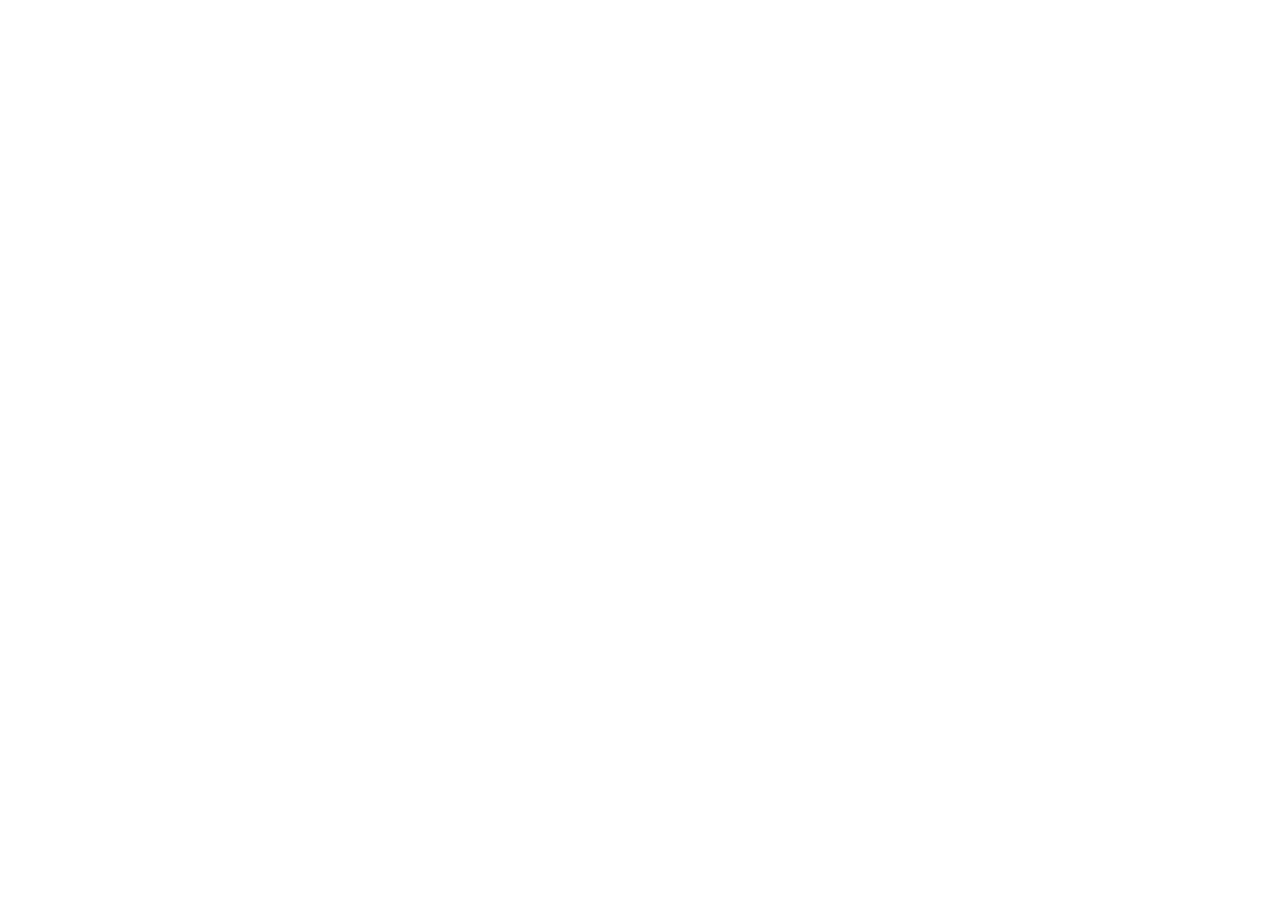
==== Admin Dashboard/index.html @ 971ad7f7 "Start of Admin Dashboard project" ====
<!doctype html>
<html lang="en">
  <head>
    <meta charset="UTF-8" />
    <meta name="viewport" content="width=device-width, initial-scale=1.0" />
    <title>Admin Dashboard</title>
  </head>
  <body></body>
</html>
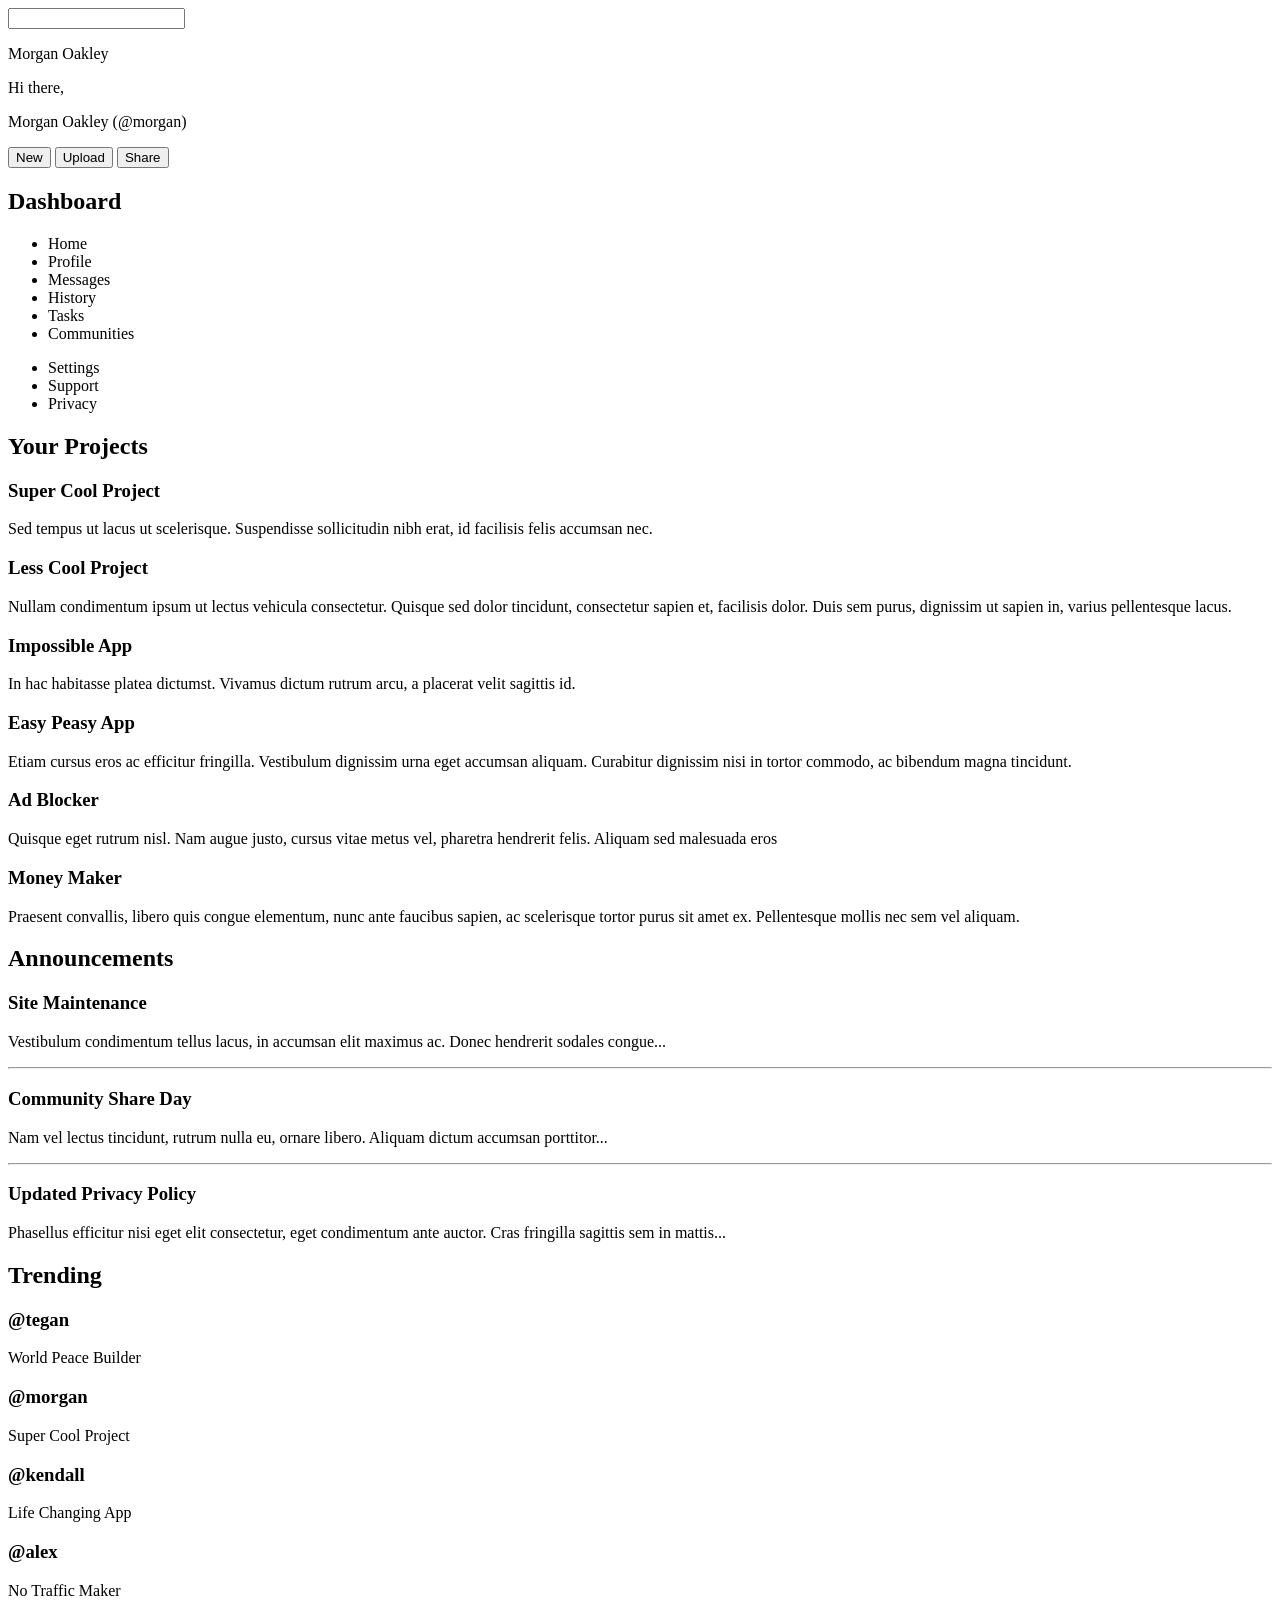
==== commit ae202251: "Structure html layout" ====
--- a/Admin Dashboard/index.html
+++ b/Admin Dashboard/index.html
@@ -5,5 +5,144 @@
     <meta name="viewport" content="width=device-width, initial-scale=1.0" />
     <title>Admin Dashboard</title>
   </head>
-  <body></body>
+  <body>
+    <div class="grid-container">
+      <header>
+        <div class="header-top">
+          <div class="search">
+            <input type="text" />
+          </div>
+          <div class="profile">
+            <p>Morgan Oakley</p>
+          </div>
+        </div>
+        <div class="header-bottom">
+          <div class="profile-greeter">
+            <p>Hi there,</p>
+            <p>Morgan Oakley (@morgan)</p>
+          </div>
+          <div class="buttons">
+            <button>New</button>
+            <button>Upload</button>
+            <button>Share</button>
+          </div>
+        </div>
+      </header>
+      <section class="sidebar">
+        <h1>Dashboard</h1>
+        <nav>
+          <ul>
+            <li>Home</li>
+            <li>Profile</li>
+            <li>Messages</li>
+            <li>History</li>
+            <li>Tasks</li>
+            <li>Communities</li>
+          </ul>
+          <ul>
+            <li>Settings</li>
+            <li>Support</li>
+            <li>Privacy</li>
+          </ul>
+        </nav>
+      </section>
+      <main>
+        <div class="your-projects">
+          <h2>Your Projects</h2>
+          <div class="project">
+            <h3>Super Cool Project</h3>
+            <p>
+              Sed tempus ut lacus ut scelerisque. Suspendisse sollicitudin nibh
+              erat, id facilisis felis accumsan nec.
+            </p>
+          </div>
+          <div class="project">
+            <h3>Less Cool Project</h3>
+            <p>
+              Nullam condimentum ipsum ut lectus vehicula consectetur. Quisque
+              sed dolor tincidunt, consectetur sapien et, facilisis dolor. Duis
+              sem purus, dignissim ut sapien in, varius pellentesque lacus.
+            </p>
+          </div>
+          <div class="project">
+            <h3>Impossible App</h3>
+            <p>
+              In hac habitasse platea dictumst. Vivamus dictum rutrum arcu, a
+              placerat velit sagittis id.
+            </p>
+          </div>
+          <div class="project">
+            <h3>Easy Peasy App</h3>
+            <p>
+              Etiam cursus eros ac efficitur fringilla. Vestibulum dignissim
+              urna eget accumsan aliquam. Curabitur dignissim nisi in tortor
+              commodo, ac bibendum magna tincidunt.
+            </p>
+          </div>
+          <div class="project">
+            <h3>Ad Blocker</h3>
+            <p>
+              Quisque eget rutrum nisl. Nam augue justo, cursus vitae metus vel,
+              pharetra hendrerit felis. Aliquam sed malesuada eros
+            </p>
+          </div>
+          <div class="project">
+            <h3>Money Maker</h3>
+            <p>
+              Praesent convallis, libero quis congue elementum, nunc ante
+              faucibus sapien, ac scelerisque tortor purus sit amet ex.
+              Pellentesque mollis nec sem vel aliquam.
+            </p>
+          </div>
+        </div>
+
+        <div class="announcements">
+          <h2>Announcements</h2>
+          <div class="announcement">
+            <h3>Site Maintenance</h3>
+            <p>
+              Vestibulum condimentum tellus lacus, in accumsan elit maximus ac.
+              Donec hendrerit sodales congue...
+            </p>
+          </div>
+          <hr />
+          <div class="announcement">
+            <h3>Community Share Day</h3>
+            <p>
+              Nam vel lectus tincidunt, rutrum nulla eu, ornare libero. Aliquam
+              dictum accumsan porttitor...
+            </p>
+          </div>
+          <hr />
+          <div class="announcement">
+            <h3>Updated Privacy Policy</h3>
+            <p>
+              Phasellus efficitur nisi eget elit consectetur, eget condimentum
+              ante auctor. Cras fringilla sagittis sem in mattis...
+            </p>
+          </div>
+        </div>
+
+        <div class="trending">
+          <h2>Trending</h2>
+          <div class="trending">
+            <h3>@tegan</h3>
+            <p>World Peace Builder</p>
+          </div>
+          <div class="trending">
+            <h3>@morgan</h3>
+            <p>Super Cool Project</p>
+          </div>
+          <div class="trending">
+            <h3>@kendall</h3>
+            <p>Life Changing App</p>
+          </div>
+          <div class="trending">
+            <h3>@alex</h3>
+            <p>No Traffic Maker</p>
+          </div>
+        </div>
+      </main>
+    </div>
+  </body>
 </html>
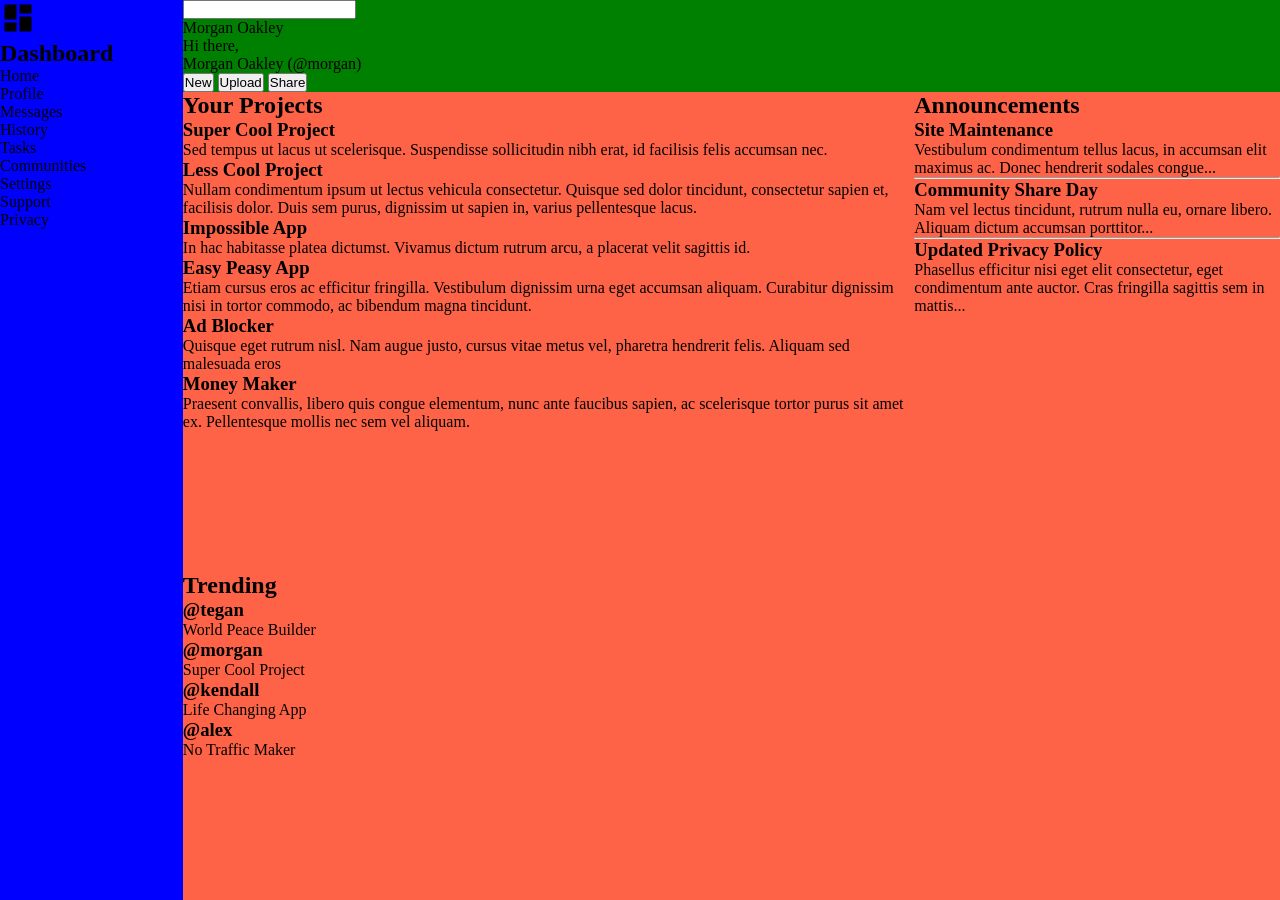
==== commit 456b226b: "Create grid layout" ====
--- a/Admin Dashboard/index.html
+++ b/Admin Dashboard/index.html
@@ -3,6 +3,7 @@
   <head>
     <meta charset="UTF-8" />
     <meta name="viewport" content="width=device-width, initial-scale=1.0" />
+    <link rel="stylesheet" href="style.css" />
     <title>Admin Dashboard</title>
   </head>
   <body>
@@ -29,7 +30,10 @@
         </div>
       </header>
       <section class="sidebar">
-        <h1>Dashboard</h1>
+        <div class="sidebar-text">
+          <img src="./images/view-dashboard.svg" alt="" width="36px" />
+          <h1>Dashboard</h1>
+        </div>
         <nav>
           <ul>
             <li>Home</li>
--- a/Admin Dashboard/style.css
+++ b/Admin Dashboard/style.css
@@ -0,0 +1,34 @@
+*::before,
+*::after,
+* {
+  box-sizing: border-box;
+}
+* {
+  margin: 0;
+  padding: 0;
+}
+
+.grid-container {
+  display: grid;
+  grid-template-columns: 1fr 3fr 3fr;
+  grid-template-rows: auto 1fr;
+  min-height: 100vh;
+}
+
+header {
+  background-color: green;
+  grid-column: 2 / 4;
+  grid-row: 1;
+}
+
+.sidebar {
+  background-color: blue;
+  grid-column: 1;
+  grid-row: 1 / 3;
+}
+main {
+  background-color: tomato;
+  grid-column: 2 / 4;
+  display: grid;
+  grid-template-columns: 2fr 1fr;
+}
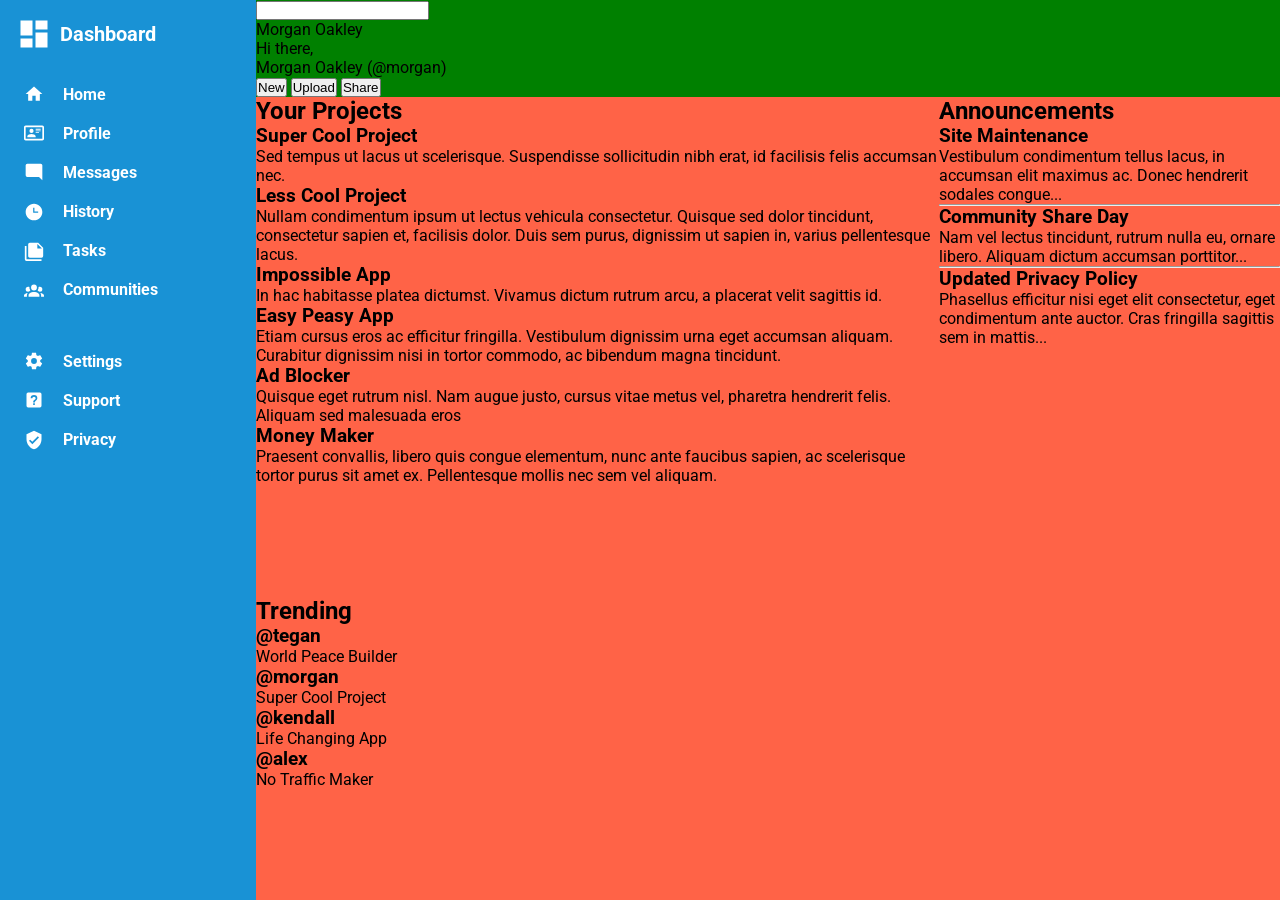
==== commit c6909e34: "Style sidebar" ====
--- a/Admin Dashboard/index.html
+++ b/Admin Dashboard/index.html
@@ -3,6 +3,12 @@
   <head>
     <meta charset="UTF-8" />
     <meta name="viewport" content="width=device-width, initial-scale=1.0" />
+    <link rel="preconnect" href="https://fonts.googleapis.com" />
+    <link rel="preconnect" href="https://fonts.gstatic.com" crossorigin />
+    <link
+      href="https://fonts.googleapis.com/css2?family=Roboto:ital,wght@0,100..900;1,100..900&display=swap"
+      rel="stylesheet"
+    />
     <link rel="stylesheet" href="style.css" />
     <title>Admin Dashboard</title>
   </head>
@@ -30,23 +36,51 @@
         </div>
       </header>
       <section class="sidebar">
-        <div class="sidebar-text">
-          <img src="./images/view-dashboard.svg" alt="" width="36px" />
+        <div class="sidebar-header">
+          <img
+            src="./images/view-dashboard.svg"
+            alt=""
+            class="dashboard-icon"
+          />
           <h1>Dashboard</h1>
         </div>
-        <nav>
+        <nav class="sidebar-navigation">
           <ul>
-            <li>Home</li>
-            <li>Profile</li>
-            <li>Messages</li>
-            <li>History</li>
-            <li>Tasks</li>
-            <li>Communities</li>
+            <li>
+              <a href=""><img src="./images/home.svg" alt="" /> Home</a>
+            </li>
+            <li>
+              <a href=""><img src="./images/profile.svg" alt="" /> Profile</a>
+            </li>
+            <li>
+              <a href=""
+                ><img src="./images/message-reply.svg" alt="" /> Messages</a
+              >
+            </li>
+            <li>
+              <a href=""><img src="./images/history.svg" alt="" /> History</a>
+            </li>
+            <li>
+              <a href=""><img src="./images/tasks.svg" alt="" /> Tasks</a>
+            </li>
+            <li>
+              <a href=""
+                ><img src="./images/community.svg" alt="" /> Communities</a
+              >
+            </li>
           </ul>
           <ul>
-            <li>Settings</li>
-            <li>Support</li>
-            <li>Privacy</li>
+            <li>
+              <a href=""><img src="./images/settings.svg" alt="" /> Settings</a>
+            </li>
+            <li>
+              <a href=""><img src="./images/help-box.svg" alt="" /> Support</a>
+            </li>
+            <li>
+              <a href=""
+                ><img src="./images/shield-check.svg" alt="" /> Privacy</a
+              >
+            </li>
           </ul>
         </nav>
       </section>
--- a/Admin Dashboard/style.css
+++ b/Admin Dashboard/style.css
@@ -8,9 +8,13 @@
   padding: 0;
 }
 
+body {
+  font-family: "Roboto", sans-serif;
+}
+
 .grid-container {
   display: grid;
-  grid-template-columns: 1fr 3fr 3fr;
+  grid-template-columns: 2fr 4fr 4fr;
   grid-template-rows: auto 1fr;
   min-height: 100vh;
 }
@@ -20,12 +24,60 @@
   grid-column: 2 / 4;
   grid-row: 1;
 }
-
+/* SIDEBAR */
 .sidebar {
-  background-color: blue;
+  background-color: #1992d5;
   grid-column: 1;
   grid-row: 1 / 3;
+  color: #fff;
+  padding: 1rem;
 }
+
+.dashboard-icon {
+  filter: invert(1);
+  width: 36px;
+}
+
+.sidebar-header {
+  display: flex;
+  align-items: center;
+  gap: 0.5rem;
+}
+.sidebar-header h1 {
+  font-size: 1.25rem;
+  font-weight: 700;
+}
+
+.sidebar-navigation {
+  display: flex;
+  flex-direction: column;
+  gap: 2rem;
+  padding: 0.5rem;
+  margin-top: 1.5rem;
+}
+
+.sidebar-navigation ul {
+  list-style: none;
+}
+
+.sidebar-navigation ul li {
+  margin-bottom: 1.2rem;
+}
+
+.sidebar-navigation ul li a {
+  display: flex;
+  align-items: center;
+  gap: 1.2rem;
+  text-decoration: none;
+  color: #fff;
+  font-weight: 700;
+}
+
+.sidebar-navigation ul li a img {
+  filter: invert(1);
+  width: 20px;
+}
+
 main {
   background-color: tomato;
   grid-column: 2 / 4;
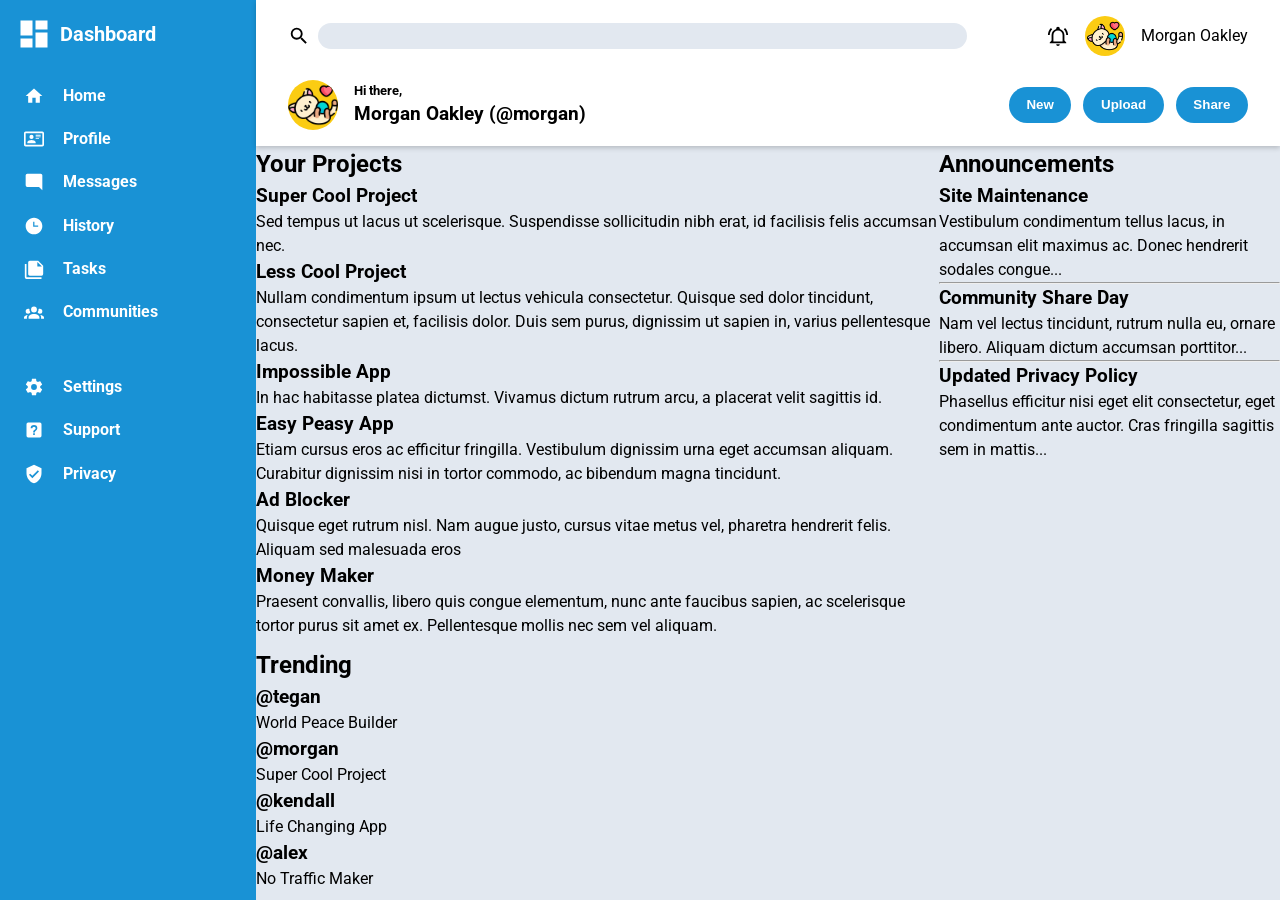
==== commit 09ecd22b: "Style header section" ====
--- a/Admin Dashboard/index.html
+++ b/Admin Dashboard/index.html
@@ -17,16 +17,34 @@
       <header>
         <div class="header-top">
           <div class="search">
-            <input type="text" />
+            <img
+              src="./images/magnify.svg"
+              alt=""
+              width="20px"
+              class="search-icon"
+            />
+            <input type="text" class="input-search" />
           </div>
           <div class="profile">
+            <img
+              src="./images/bell-ring-outline.svg"
+              alt=""
+              class="bell-icon"
+            />
+            <div class="profile-img">
+              <img src="./images/cat.png" alt="" />
+            </div>
             <p>Morgan Oakley</p>
           </div>
         </div>
+
         <div class="header-bottom">
           <div class="profile-greeter">
-            <p>Hi there,</p>
-            <p>Morgan Oakley (@morgan)</p>
+            <img src="./images/cat.png" alt="" />
+            <div class="profile-greeter-text">
+              <p class="profile-greet">Hi there,</p>
+              <p class="profile-name">Morgan Oakley (@morgan)</p>
+            </div>
           </div>
           <div class="buttons">
             <button>New</button>
--- a/Admin Dashboard/style.css
+++ b/Admin Dashboard/style.css
@@ -6,6 +6,7 @@
 * {
   margin: 0;
   padding: 0;
+  line-height: 1.5;
 }
 
 body {
@@ -18,12 +19,104 @@
   grid-template-rows: auto 1fr;
   min-height: 100vh;
 }
-
+/* HEADER */
 header {
-  background-color: green;
+  background-color: #fff;
   grid-column: 2 / 4;
   grid-row: 1;
+  box-shadow: 0 2px 5px rgba(0, 0, 0, 0.2);
+  padding: 1rem 2rem;
+  z-index: 1;
 }
+
+.header-top {
+  display: flex;
+  align-items: center;
+  justify-content: space-between;
+  gap: 5rem;
+}
+.search {
+  display: flex;
+  align-items: center;
+  gap: 0.5rem;
+  flex: 1;
+}
+.search-icon,
+.bell-icon {
+  width: 22px;
+}
+.input-search {
+  padding: 0.2rem 0.5rem;
+  border-radius: 100px;
+  border: none;
+  background-color: #e2e8f0;
+  flex: 1;
+}
+
+.profile {
+  display: flex;
+  align-items: center;
+  gap: 1rem;
+}
+.profile-img {
+  background-color: #fbcc13;
+  border-radius: 50%;
+  width: 40px;
+  height: 40px;
+  display: flex;
+}
+.profile-img img {
+  width: 36px;
+  margin: auto;
+}
+
+.header-bottom {
+  display: flex;
+  align-items: center;
+  justify-content: space-between;
+  margin-top: 1.5rem;
+}
+
+.profile-greeter {
+  display: flex;
+  align-items: center;
+  gap: 1rem;
+}
+
+.profile-greeter img {
+  width: 50px;
+  height: 50px;
+  background-color: #fbcc13;
+  border-radius: 50%;
+  object-fit: cover;
+}
+
+.profile-greet {
+  font-size: 0.8rem;
+  font-weight: 700;
+}
+
+.profile-name {
+  font-size: 1.2rem;
+  font-weight: 700;
+}
+
+.buttons {
+  display: flex;
+  gap: 0.75rem;
+}
+
+.buttons button {
+  cursor: pointer;
+  background-color: #1992d5;
+  border: none;
+  padding: 0.5rem 1.1rem;
+  border-radius: 100000px;
+  color: #fff;
+  font-weight: 700;
+  max-width: 100px;
+}
+
 /* SIDEBAR */
 .sidebar {
   background-color: #1992d5;
@@ -79,7 +172,7 @@
 }
 
 main {
-  background-color: tomato;
+  background-color: #e2e8f0;
   grid-column: 2 / 4;
   display: grid;
   grid-template-columns: 2fr 1fr;
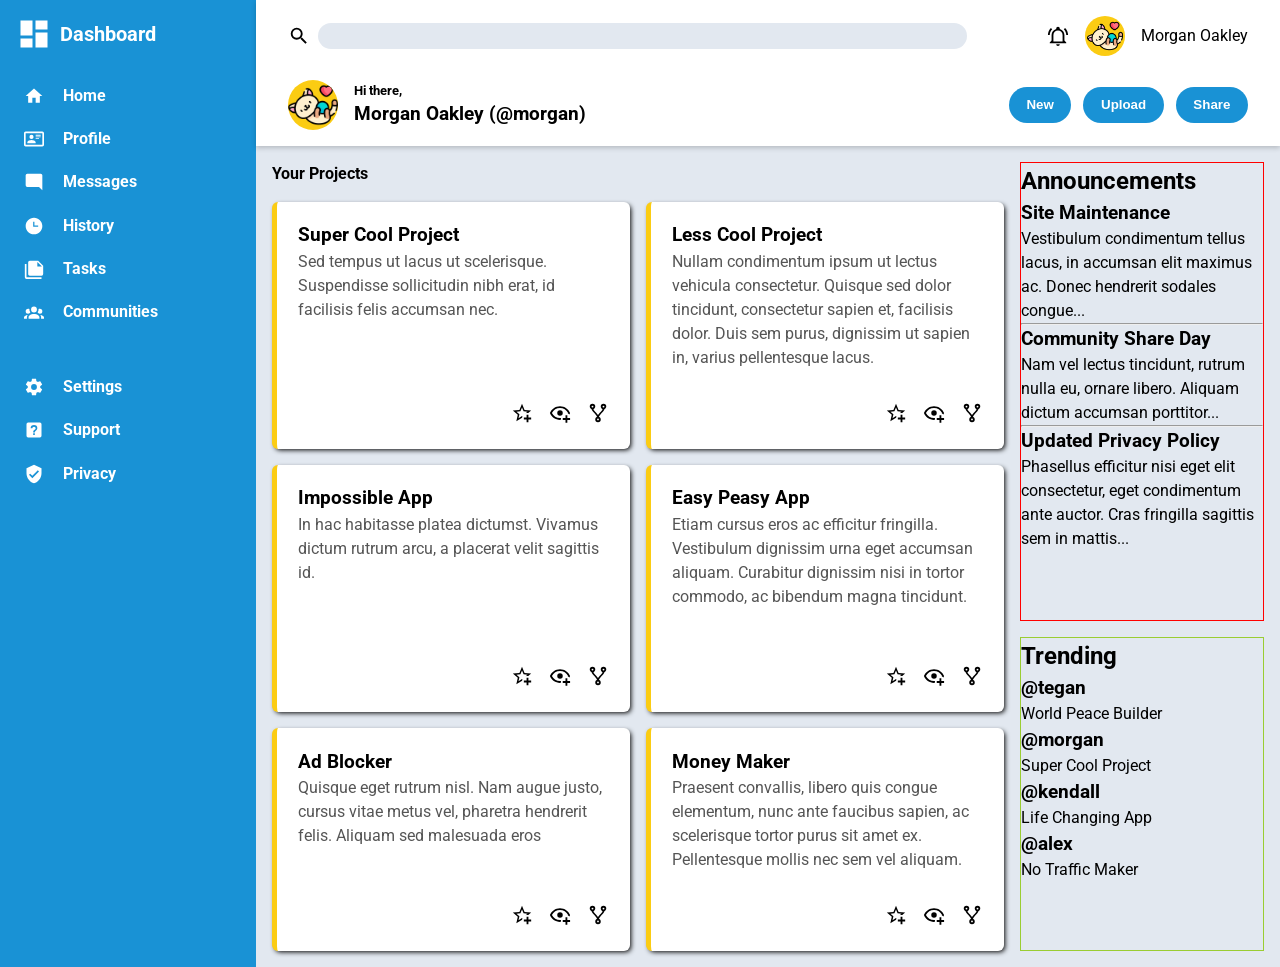
==== commit 581123d7: "Style project section" ====
--- a/Admin Dashboard/index.html
+++ b/Admin Dashboard/index.html
@@ -105,81 +105,152 @@
       <main>
         <div class="your-projects">
           <h2>Your Projects</h2>
-          <div class="project">
-            <h3>Super Cool Project</h3>
-            <p>
-              Sed tempus ut lacus ut scelerisque. Suspendisse sollicitudin nibh
-              erat, id facilisis felis accumsan nec.
-            </p>
-          </div>
-          <div class="project">
-            <h3>Less Cool Project</h3>
-            <p>
-              Nullam condimentum ipsum ut lectus vehicula consectetur. Quisque
-              sed dolor tincidunt, consectetur sapien et, facilisis dolor. Duis
-              sem purus, dignissim ut sapien in, varius pellentesque lacus.
-            </p>
-          </div>
-          <div class="project">
-            <h3>Impossible App</h3>
-            <p>
-              In hac habitasse platea dictumst. Vivamus dictum rutrum arcu, a
-              placerat velit sagittis id.
-            </p>
-          </div>
-          <div class="project">
-            <h3>Easy Peasy App</h3>
-            <p>
-              Etiam cursus eros ac efficitur fringilla. Vestibulum dignissim
-              urna eget accumsan aliquam. Curabitur dignissim nisi in tortor
-              commodo, ac bibendum magna tincidunt.
-            </p>
-          </div>
-          <div class="project">
-            <h3>Ad Blocker</h3>
-            <p>
-              Quisque eget rutrum nisl. Nam augue justo, cursus vitae metus vel,
-              pharetra hendrerit felis. Aliquam sed malesuada eros
-            </p>
-          </div>
-          <div class="project">
-            <h3>Money Maker</h3>
-            <p>
-              Praesent convallis, libero quis congue elementum, nunc ante
-              faucibus sapien, ac scelerisque tortor purus sit amet ex.
-              Pellentesque mollis nec sem vel aliquam.
-            </p>
+          <div class="projects-grid">
+            <div class="project">
+              <h3>Super Cool Project</h3>
+              <p>
+                Sed tempus ut lacus ut scelerisque. Suspendisse sollicitudin
+                nibh erat, id facilisis felis accumsan nec.
+              </p>
+              <div class="project-icons">
+                <button>
+                  <img src="./images/star-plus-outline.svg" alt="" />
+                </button>
+                <button>
+                  <img src="./images/eye-plus-outline.svg" alt="" />
+                </button>
+                <button>
+                  <img src="./images/source-fork.svg" alt="" />
+                </button>
+              </div>
+            </div>
+            <div class="project">
+              <h3>Less Cool Project</h3>
+              <p>
+                Nullam condimentum ipsum ut lectus vehicula consectetur. Quisque
+                sed dolor tincidunt, consectetur sapien et, facilisis dolor.
+                Duis sem purus, dignissim ut sapien in, varius pellentesque
+                lacus.
+              </p>
+              <div class="project-icons">
+                <button>
+                  <img src="./images/star-plus-outline.svg" alt="" />
+                </button>
+                <button>
+                  <img src="./images/eye-plus-outline.svg" alt="" />
+                </button>
+                <button>
+                  <img src="./images/source-fork.svg" alt="" />
+                </button>
+              </div>
+            </div>
+            <div class="project">
+              <h3>Impossible App</h3>
+              <p>
+                In hac habitasse platea dictumst. Vivamus dictum rutrum arcu, a
+                placerat velit sagittis id.
+              </p>
+              <div class="project-icons">
+                <button>
+                  <img src="./images/star-plus-outline.svg" alt="" />
+                </button>
+                <button>
+                  <img src="./images/eye-plus-outline.svg" alt="" />
+                </button>
+                <button>
+                  <img src="./images/source-fork.svg" alt="" />
+                </button>
+              </div>
+            </div>
+            <div class="project">
+              <h3>Easy Peasy App</h3>
+              <p>
+                Etiam cursus eros ac efficitur fringilla. Vestibulum dignissim
+                urna eget accumsan aliquam. Curabitur dignissim nisi in tortor
+                commodo, ac bibendum magna tincidunt.
+              </p>
+              <div class="project-icons">
+                <button>
+                  <img src="./images/star-plus-outline.svg" alt="" />
+                </button>
+                <button>
+                  <img src="./images/eye-plus-outline.svg" alt="" />
+                </button>
+                <button>
+                  <img src="./images/source-fork.svg" alt="" />
+                </button>
+              </div>
+            </div>
+            <div class="project">
+              <h3>Ad Blocker</h3>
+              <p>
+                Quisque eget rutrum nisl. Nam augue justo, cursus vitae metus
+                vel, pharetra hendrerit felis. Aliquam sed malesuada eros
+              </p>
+              <div class="project-icons">
+                <button>
+                  <img src="./images/star-plus-outline.svg" alt="" />
+                </button>
+                <button>
+                  <img src="./images/eye-plus-outline.svg" alt="" />
+                </button>
+                <button>
+                  <img src="./images/source-fork.svg" alt="" />
+                </button>
+              </div>
+            </div>
+            <div class="project">
+              <h3>Money Maker</h3>
+              <p>
+                Praesent convallis, libero quis congue elementum, nunc ante
+                faucibus sapien, ac scelerisque tortor purus sit amet ex.
+                Pellentesque mollis nec sem vel aliquam.
+              </p>
+              <div class="project-icons">
+                <button>
+                  <img src="./images/star-plus-outline.svg" alt="" />
+                </button>
+                <button>
+                  <img src="./images/eye-plus-outline.svg" alt="" />
+                </button>
+                <button>
+                  <img src="./images/source-fork.svg" alt="" />
+                </button>
+              </div>
+            </div>
           </div>
         </div>
 
         <div class="announcements">
           <h2>Announcements</h2>
-          <div class="announcement">
-            <h3>Site Maintenance</h3>
-            <p>
-              Vestibulum condimentum tellus lacus, in accumsan elit maximus ac.
-              Donec hendrerit sodales congue...
-            </p>
-          </div>
-          <hr />
-          <div class="announcement">
-            <h3>Community Share Day</h3>
-            <p>
-              Nam vel lectus tincidunt, rutrum nulla eu, ornare libero. Aliquam
-              dictum accumsan porttitor...
-            </p>
-          </div>
-          <hr />
-          <div class="announcement">
-            <h3>Updated Privacy Policy</h3>
-            <p>
-              Phasellus efficitur nisi eget elit consectetur, eget condimentum
-              ante auctor. Cras fringilla sagittis sem in mattis...
-            </p>
+          <div class="announcement-grid">
+            <div class="announcement">
+              <h3>Site Maintenance</h3>
+              <p>
+                Vestibulum condimentum tellus lacus, in accumsan elit maximus
+                ac. Donec hendrerit sodales congue...
+              </p>
+            </div>
+            <hr />
+            <div class="announcement">
+              <h3>Community Share Day</h3>
+              <p>
+                Nam vel lectus tincidunt, rutrum nulla eu, ornare libero.
+                Aliquam dictum accumsan porttitor...
+              </p>
+            </div>
+            <hr />
+            <div class="announcement">
+              <h3>Updated Privacy Policy</h3>
+              <p>
+                Phasellus efficitur nisi eget elit consectetur, eget condimentum
+                ante auctor. Cras fringilla sagittis sem in mattis...
+              </p>
+            </div>
           </div>
         </div>
 
-        <div class="trending">
+        <div class="trendings">
           <h2>Trending</h2>
           <div class="trending">
             <h3>@tegan</h3>
--- a/Admin Dashboard/style.css
+++ b/Admin Dashboard/style.css
@@ -171,9 +171,67 @@
   width: 20px;
 }
 
+/* MAIN */
 main {
   background-color: #e2e8f0;
   grid-column: 2 / 4;
   display: grid;
-  grid-template-columns: 2fr 1fr;
-}
+  grid-template-columns: 3fr 1fr;
+  padding: 1rem;
+  gap: 1rem;
+}
+
+.your-projects {
+  grid-row: 1 / 3;
+}
+
+.your-projects h2 {
+  margin-bottom: 1rem;
+  font-size: 1rem;
+}
+
+.projects-grid {
+  display: grid;
+  grid-template-columns: 1fr 1fr;
+  grid-template-rows: repeat(2, 1fr);
+  gap: 1rem;
+}
+
+.project {
+  display: flex;
+  flex-direction: column;
+  padding: 1.2rem 1.3rem;
+  background-color: #fff;
+  border-left: 5px solid #fbcc13;
+  border-radius: 6px;
+  box-shadow: 2px 2px 5px -1px #000;
+}
+.project h3 {
+  font-size: 1.2rem;
+  font-weight: 700;
+}
+.project p {
+  margin-bottom: 2rem;
+  color: #555;
+}
+.project-icons {
+  display: flex;
+  align-items: center;
+  justify-content: flex-end;
+  gap: 1rem;
+  margin-top: auto;
+}
+.project-icons button {
+  cursor: pointer;
+  background: none;
+  border: none;
+}
+.project-icons img {
+  width: 22px;
+}
+.announcements {
+  border: 1px solid red;
+}
+.trendings {
+  border: 1px solid yellowgreen;
+}
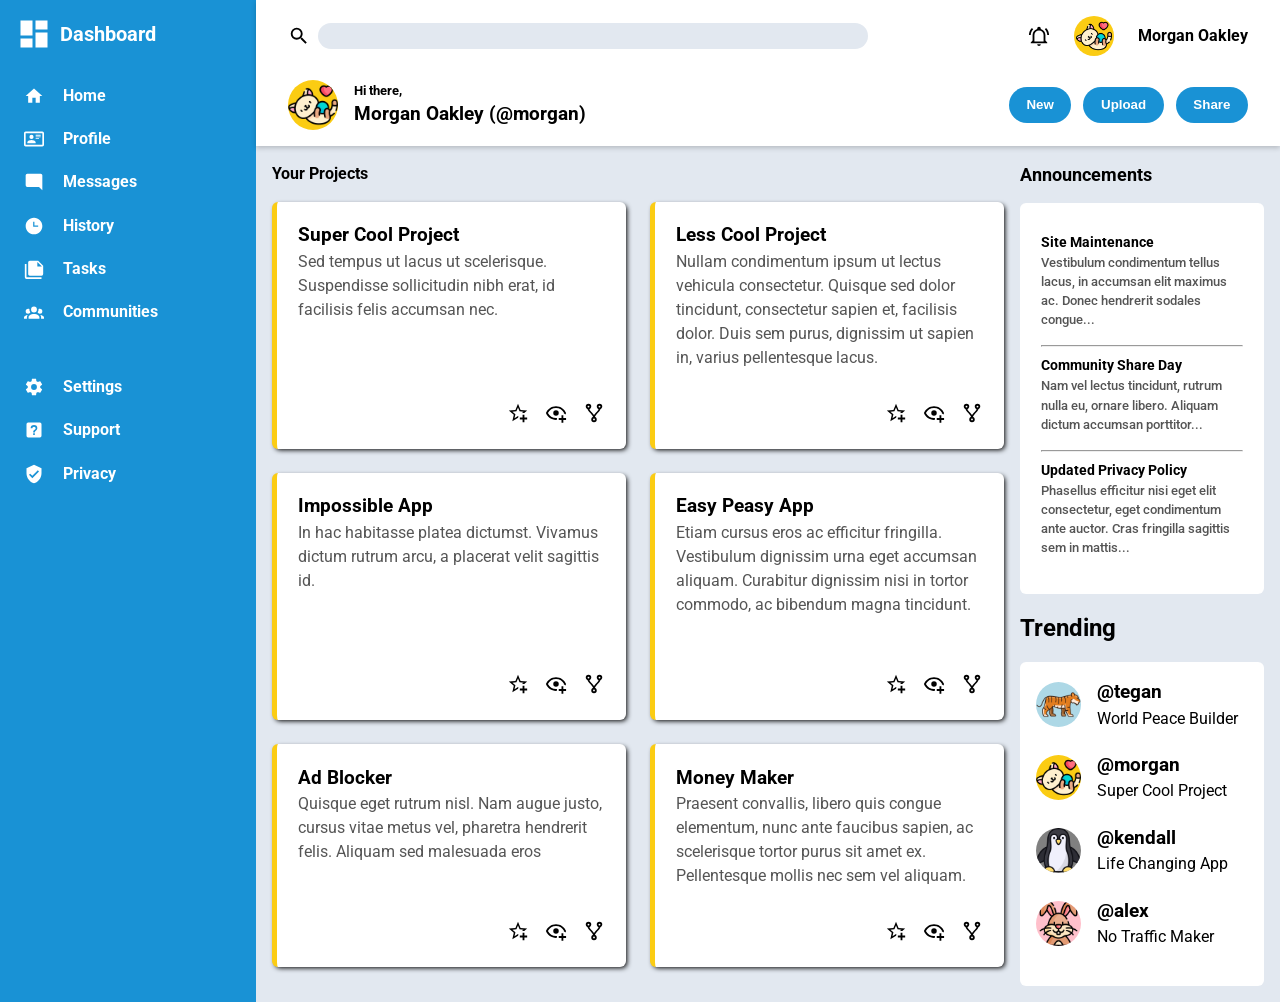
==== commit bb04f4d9: "Add main content styles" ====
--- a/Admin Dashboard/index.html
+++ b/Admin Dashboard/index.html
@@ -223,7 +223,7 @@
 
         <div class="announcements">
           <h2>Announcements</h2>
-          <div class="announcement-grid">
+          <div class="announcements-grid">
             <div class="announcement">
               <h3>Site Maintenance</h3>
               <p>
@@ -252,21 +252,35 @@
 
         <div class="trendings">
           <h2>Trending</h2>
-          <div class="trending">
-            <h3>@tegan</h3>
-            <p>World Peace Builder</p>
-          </div>
-          <div class="trending">
-            <h3>@morgan</h3>
-            <p>Super Cool Project</p>
-          </div>
-          <div class="trending">
-            <h3>@kendall</h3>
-            <p>Life Changing App</p>
-          </div>
-          <div class="trending">
-            <h3>@alex</h3>
-            <p>No Traffic Maker</p>
+          <div class="trendings-content">
+            <div class="trending">
+              <img src="./images/tiger.png" alt="" class="tiger" />
+              <div class="trending-profiles">
+                <h3>@tegan</h3>
+                <p>World Peace Builder</p>
+              </div>
+            </div>
+            <div class="trending">
+              <img src="./images/cat.png" alt="" class="cat" />
+              <div class="trending-profiles">
+                <h3>@morgan</h3>
+                <p>Super Cool Project</p>
+              </div>
+            </div>
+            <div class="trending">
+              <img src="./images/penguin.png" alt="" class="penguin" />
+              <div class="trending-profiles">
+                <h3>@kendall</h3>
+                <p>Life Changing App</p>
+              </div>
+            </div>
+            <div class="trending">
+              <img src="./images/rabbit.png" alt="" class="rabbit" />
+              <div class="trending-profiles">
+                <h3>@alex</h3>
+                <p>No Traffic Maker</p>
+              </div>
+            </div>
           </div>
         </div>
       </main>
--- a/Admin Dashboard/style.css
+++ b/Admin Dashboard/style.css
@@ -33,7 +33,7 @@
   display: flex;
   align-items: center;
   justify-content: space-between;
-  gap: 5rem;
+  gap: 10rem;
 }
 .search {
   display: flex;
@@ -56,7 +56,7 @@
 .profile {
   display: flex;
   align-items: center;
-  gap: 1rem;
+  gap: 1.5rem;
 }
 .profile-img {
   background-color: #fbcc13;
@@ -68,6 +68,9 @@
 .profile-img img {
   width: 36px;
   margin: auto;
+}
+.profile p {
+  font-weight: 700;
 }
 
 .header-bottom {
@@ -194,7 +197,7 @@
   display: grid;
   grid-template-columns: 1fr 1fr;
   grid-template-rows: repeat(2, 1fr);
-  gap: 1rem;
+  gap: 1.5rem;
 }
 
 .project {
@@ -229,9 +232,57 @@
 .project-icons img {
   width: 22px;
 }
-.announcements {
-  border: 1px solid red;
-}
-.trendings {
-  border: 1px solid yellowgreen;
-}
+.announcements h2 {
+  font-size: 1.1rem;
+  margin-bottom: 0.9rem;
+}
+.announcements-grid {
+  background-color: #fff;
+  padding: 1.3rem;
+  border-radius: 6px;
+}
+.announcement {
+  margin-top: 0.5rem;
+  margin-bottom: 1rem;
+}
+.announcement h3 {
+  font-size: 14px;
+}
+.announcement p {
+  font-size: 0.8rem;
+  color: #555;
+  font-weight: 500;
+}
+.trendings-content {
+  background-color: #fff;
+  padding: 1rem;
+  border-radius: 6px;
+}
+.trendings h2 {
+  margin-bottom: 1rem;
+}
+.trending {
+  display: flex;
+  align-items: center;
+  gap: 1rem;
+  margin-bottom: 1.3rem;
+}
+
+.trending img {
+  width: 45px;
+  border-radius: 50%;
+  object-fit: cover;
+}
+.tiger {
+  background-color: lightblue;
+}
+.cat {
+  background-color: #fbcc13;
+}
+
+.penguin {
+  background-color: grey;
+}
+.rabbit {
+  background-color: pink;
+}
